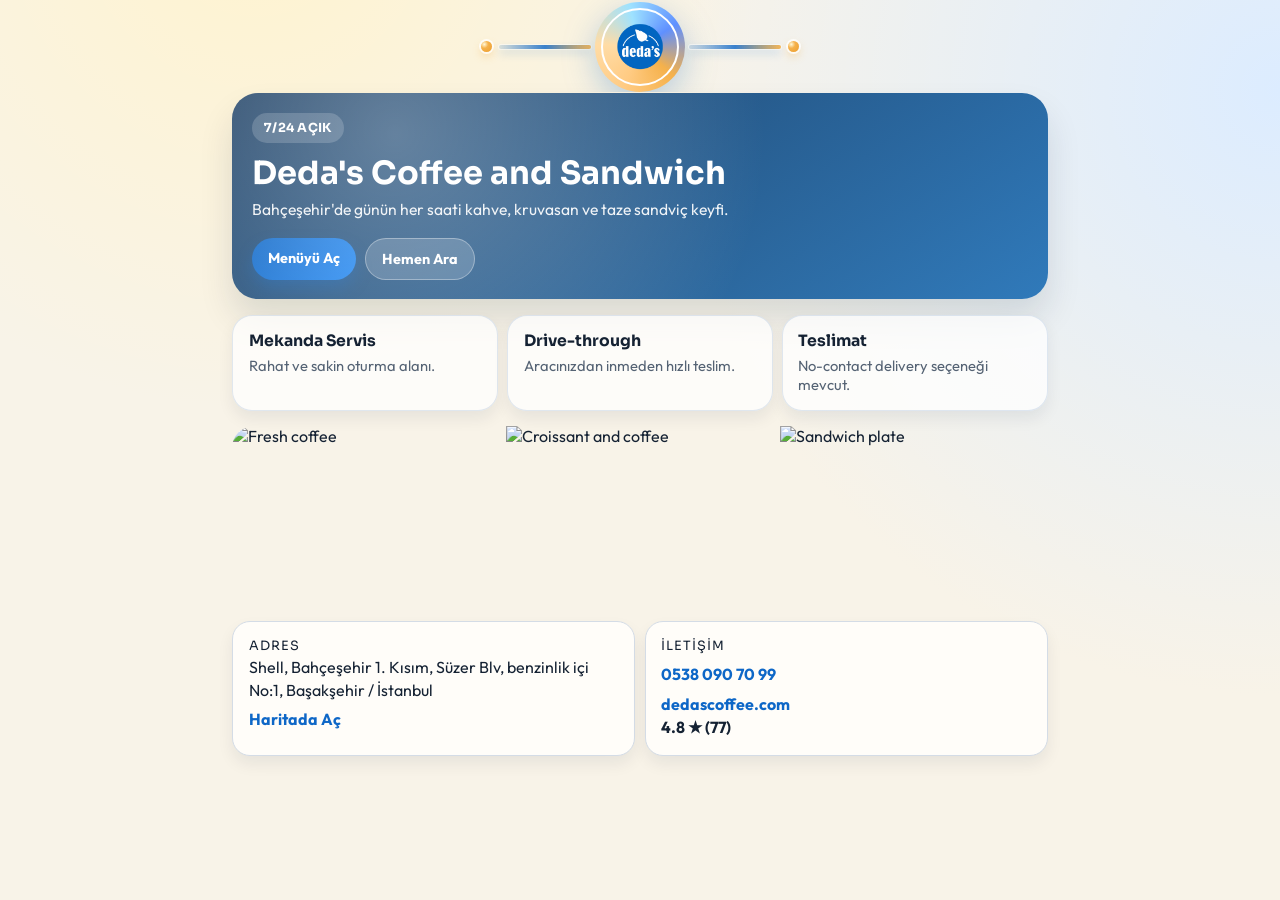
==== index.html @ 4fb6b933 "Initial mobile-first Deda's Coffee site" ====
<!doctype html>
<html lang="tr">
  <head>
    <meta charset="UTF-8" />
    <meta name="viewport" content="width=device-width, initial-scale=1" />
    <title>Deda's Coffee and Sandwich</title>
    <meta
      name="description"
      content="Deda's Coffee and Sandwich - 7/24 kahve, sandviç ve hızlı servis."
    />
    <link rel="preconnect" href="https://fonts.googleapis.com" />
    <link rel="preconnect" href="https://fonts.gstatic.com" crossorigin />
    <link
      href="https://fonts.googleapis.com/css2?family=Outfit:wght@400;500;600;700;800&family=Sora:wght@500;600;700;800&display=swap"
      rel="stylesheet"
    />
    <link rel="stylesheet" href="styles.css" />
    <script src="app.js" defer></script>
  </head>
  <body class="page-landing" data-page="landing">
    <header class="top-header">
      <div class="header-side header-side-left" aria-hidden="true">
        <span class="header-dot"></span>
        <span class="header-line"></span>
      </div>

      <a href="index.html" class="logo-wrap" aria-label="Deda's Coffee">
        <span class="logo-ring" aria-hidden="true"></span>
        <img src="image.png" alt="Deda's Coffee logo" class="logo-img" />
      </a>

      <div class="header-side header-side-right" aria-hidden="true">
        <span class="header-line"></span>
        <span class="header-dot"></span>
      </div>

    </header>

    <main class="page-shell">
      <section class="hero-card reveal">
        <p class="status-pill" data-i18n="landing.openBadge">7/24 Açık</p>
        <h1 data-i18n="landing.heroTitle">Deda's Coffee and Sandwich</h1>
        <p class="hero-copy" data-i18n="landing.heroCopy">
          Bahçeşehir'de günün her saati kahve, kruvasan ve taze sandviç keyfi.
        </p>

        <div class="hero-actions">
          <a href="menu.html" class="btn btn-primary" data-i18n="landing.viewMenu">
            Menüyü Aç
          </a>
          <a href="tel:+905380907099" class="btn btn-ghost" data-i18n="landing.callNow">
            Hemen Ara
          </a>
        </div>
      </section>

      <section class="service-strip reveal stagger">
        <article class="service-card">
          <h2 data-i18n="landing.service1Title">Mekanda Servis</h2>
          <p data-i18n="landing.service1Desc">Rahat ve sakin oturma alanı.</p>
        </article>
        <article class="service-card">
          <h2 data-i18n="landing.service2Title">Drive-through</h2>
          <p data-i18n="landing.service2Desc">Aracınızdan inmeden hızlı teslim.</p>
        </article>
        <article class="service-card">
          <h2 data-i18n="landing.service3Title">Teslimat</h2>
          <p data-i18n="landing.service3Desc">No-contact delivery seçeneği mevcut.</p>
        </article>
      </section>

      <section class="photo-grid reveal">
        <img
          src="https://images.unsplash.com/photo-1509042239860-f550ce710b93?auto=format&fit=crop&w=900&q=80"
          alt="Fresh coffee"
          loading="lazy"
        />
        <img
          src="https://images.unsplash.com/photo-1528735602780-2552fd46c7af?auto=format&fit=crop&w=900&q=80"
          alt="Croissant and coffee"
          loading="lazy"
        />
        <img
          src="https://images.unsplash.com/photo-1481833761820-0509d3217039?auto=format&fit=crop&w=900&q=80"
          alt="Sandwich plate"
          loading="lazy"
        />
      </section>

      <section class="info-stack reveal">
        <article class="info-card">
          <p class="info-kicker" data-i18n="landing.addressTitle">Adres</p>
          <p>
            Shell, Bahçeşehir 1. Kısım, Süzer Blv, benzinlik içi No:1, Başakşehir / İstanbul
          </p>
          <a
            href="https://maps.google.com/?q=3M6Q+39+Başakşehir+İstanbul"
            target="_blank"
            rel="noopener noreferrer"
            data-i18n="landing.openMap"
          >
            Haritada Aç
          </a>
        </article>

        <article class="info-card">
          <p class="info-kicker" data-i18n="landing.contactTitle">İletişim</p>
          <p>
            <a href="tel:+905380907099">0538 090 70 99</a><br />
            <a href="https://dedascoffee.com" target="_blank" rel="noopener noreferrer">dedascoffee.com</a>
          </p>
          <p class="rating-line">4.8 ★ (77)</p>
        </article>
      </section>
    </main>
  </body>
</html>
---- styles.css ----
:root {
  --bg: #f8f3e8;
  --surface: #fffdf9;
  --line: #d4dce6;
  --ink: #152233;
  --muted: #556374;
  --brand: #0e67c7;
  --brand-strong: #084c99;
  --accent: #f5b14b;
  --accent-soft: #ffdca6;
  --ok: #35b389;
  --chip: #e7ecf4;
  --shadow-lg: 0 20px 34px rgba(11, 31, 57, 0.12);
  --shadow-sm: 0 8px 16px rgba(11, 31, 57, 0.07);
}

* {
  box-sizing: border-box;
}

html,
body {
  margin: 0;
  padding: 0;
}

html {
  scroll-behavior: smooth;
}

body {
  min-height: 100vh;
  color: var(--ink);
  font-family: "Outfit", "Segoe UI", sans-serif;
  background:
    radial-gradient(circle at 20% -10%, #fff3cf 0, rgba(255, 243, 207, 0) 35%),
    radial-gradient(circle at 100% 10%, #dcecff 0, rgba(220, 236, 255, 0) 40%),
    var(--bg);
}

h1,
h2,
h3,
strong,
.info-kicker,
.status-pill,
.category-tab {
  font-family: "Sora", "Avenir Next", sans-serif;
}

a {
  color: inherit;
  text-decoration: none;
}

img {
  max-width: 100%;
  display: block;
}

.sr-only {
  position: absolute;
  width: 1px;
  height: 1px;
  margin: -1px;
  padding: 0;
  overflow: hidden;
  clip: rect(0, 0, 0, 0);
  border: 0;
}

.top-header {
  --header-progress: 0;
  position: sticky;
  top: 0;
  z-index: 50;
  display: grid;
  grid-template-columns: 1fr auto 1fr;
  grid-template-areas: "left logo right";
  align-items: center;
  gap: 0.6rem;
  padding: 0.48rem 1rem 0.42rem;
  background: transparent;
  border-bottom: 1px solid rgba(11, 31, 57, calc(var(--header-progress) * 0.08));
  overflow: clip;
}

.top-header::before {
  content: "";
  position: absolute;
  inset: 0;
  z-index: 0;
  background: linear-gradient(to bottom, rgba(248, 243, 232, 0.97), rgba(248, 243, 232, 0.86));
  backdrop-filter: blur(12px);
  opacity: var(--header-progress);
  pointer-events: none;
}

.top-header > * {
  position: relative;
  z-index: 1;
}

.header-side {
  grid-area: left;
  display: flex;
  align-items: center;
  gap: 0.48rem;
  min-width: 0;
}

.header-side-left {
  justify-content: flex-end;
}

.header-side-right {
  grid-area: right;
  justify-content: flex-start;
}

.header-line {
  width: clamp(28px, 17vw, 92px);
  height: 4px;
  border-radius: 999px;
  background: linear-gradient(90deg, rgba(14, 103, 199, 0.14), rgba(14, 103, 199, 0.82), rgba(245, 177, 75, 0.92));
  box-shadow: 0 0 0 1px rgba(255, 255, 255, 0.45), 0 4px 10px rgba(14, 103, 199, 0.22);
}

.header-dot {
  width: 11px;
  height: 11px;
  border-radius: 50%;
  background: radial-gradient(circle at 30% 30%, #fff9db 0, var(--accent) 36%, #eb9d2d 100%);
  box-shadow: 0 0 0 2px rgba(255, 255, 255, 0.78), 0 4px 9px rgba(245, 177, 75, 0.42);
}

.logo-wrap {
  grid-area: logo;
  display: block;
  position: relative;
  width: 68px;
  height: 68px;
  margin: 0 auto;
  isolation: isolate;
}

.logo-ring {
  position: absolute;
  inset: -6px;
  border-radius: 50%;
  background: conic-gradient(
    from 130deg,
    var(--accent),
    #ffcb83,
    var(--accent-soft),
    #9ee2ff,
    #5f90ff,
    var(--accent)
  );
  animation: spin 16s linear infinite;
  filter: drop-shadow(0 10px 16px rgba(14, 103, 199, 0.28));
}

.logo-img {
  position: relative;
  z-index: 2;
  width: 100%;
  height: 100%;
  object-fit: cover;
  border-radius: 50%;
  border: 2px solid #ffffff;
}

.page-shell {
  width: min(860px, 100%);
  margin: 0 auto;
  padding: 0 0.95rem 4.5rem;
}

.page-menu .page-shell {
  padding-bottom: 6.6rem;
}

.hero-card,
.menu-hero {
  position: relative;
  overflow: hidden;
  padding: 1.2rem;
  border-radius: 26px;
  color: #ffffff;
  box-shadow: var(--shadow-lg);
}

.hero-card::before,
.menu-hero::before {
  content: "";
  position: absolute;
  inset: 0;
  opacity: 0.3;
  background: radial-gradient(circle at 20% 20%, #ffffff, transparent 55%);
  pointer-events: none;
}

.hero-card {
  background:
    linear-gradient(145deg, rgba(6, 45, 88, 0.9), rgba(7, 96, 174, 0.82)),
    url("https://images.unsplash.com/photo-1517705008128-361805f42e86?auto=format&fit=crop&w=1200&q=80") center/cover;
}

.menu-hero {
  background:
    linear-gradient(145deg, rgba(14, 56, 32, 0.84), rgba(9, 97, 110, 0.82)),
    url("https://images.unsplash.com/photo-1495474472287-4d71bcdd2085?auto=format&fit=crop&w=1200&q=80") center/cover;
}

.status-pill {
  display: inline-flex;
  margin: 0;
  border-radius: 999px;
  padding: 0.45rem 0.78rem;
  background: rgba(255, 255, 255, 0.18);
  font-size: 0.78rem;
  font-weight: 700;
  letter-spacing: 0.02em;
  text-transform: uppercase;
}

.hero-card h1,
.menu-hero h1 {
  margin: 0.7rem 0 0.35rem;
  font-size: clamp(1.4rem, 5vw, 2rem);
  line-height: 1.2;
}

.hero-copy {
  margin: 0;
  max-width: 58ch;
  color: rgba(255, 255, 255, 0.92);
  line-height: 1.5;
  font-size: 0.98rem;
}

.hero-actions,
.menu-actions {
  margin-top: 1.05rem;
  display: flex;
  flex-wrap: wrap;
  gap: 0.6rem;
}

.btn {
  border-radius: 999px;
  padding: 0.68rem 1rem;
  font-weight: 700;
  font-size: 0.9rem;
  transition: transform 0.2s ease, box-shadow 0.2s ease;
}

.btn:hover,
.btn:focus-visible {
  transform: translateY(-1px);
}

.btn-primary {
  color: #ffffff;
  background: linear-gradient(120deg, var(--brand), #1f86f2);
  box-shadow: 0 8px 15px rgba(14, 103, 199, 0.35);
}

.btn-ghost {
  color: #ffffff;
  background: rgba(255, 255, 255, 0.18);
  border: 1px solid rgba(255, 255, 255, 0.35);
}

.service-strip {
  margin-top: 0.95rem;
  display: grid;
  grid-template-columns: 1fr;
  gap: 0.6rem;
}

.service-card {
  border: 1px solid rgba(8, 76, 153, 0.12);
  border-radius: 20px;
  padding: 0.95rem;
  background: rgba(255, 255, 255, 0.75);
  box-shadow: var(--shadow-sm);
}

.service-card h2 {
  margin: 0;
  font-size: 0.98rem;
}

.service-card p {
  margin: 0.35rem 0 0;
  color: var(--muted);
  font-size: 0.92rem;
}

.photo-grid {
  margin-top: 0.95rem;
  border-radius: 22px;
  overflow: hidden;
  display: grid;
  grid-template-columns: repeat(2, 1fr);
  gap: 0.35rem;
}

.photo-grid img {
  width: 100%;
  height: 148px;
  object-fit: cover;
}

.photo-grid img:first-child {
  grid-column: span 2;
  height: 210px;
}

.info-stack {
  margin-top: 0.95rem;
  display: grid;
  gap: 0.6rem;
}

.info-card {
  background: var(--surface);
  border: 1px solid var(--line);
  border-radius: 18px;
  padding: 0.95rem;
  box-shadow: var(--shadow-sm);
}

.info-kicker {
  margin: 0 0 0.38rem;
  font-size: 0.8rem;
  letter-spacing: 0.08em;
  text-transform: uppercase;
  color: var(--brand-strong);
}

.info-card p {
  margin: 0;
  color: var(--ink);
  line-height: 1.45;
}

.info-card a {
  display: inline-block;
  margin-top: 0.45rem;
  font-weight: 700;
  color: var(--brand);
}

.rating-line {
  margin-top: 0.45rem;
  color: #1f7f5b;
  font-weight: 700;
}

.pickup-banner {
  margin-top: 0.95rem;
  border-radius: 20px;
  border: 1px solid var(--line);
  background: var(--surface);
  box-shadow: var(--shadow-sm);
  padding: 0.95rem;
  display: flex;
  gap: 0.65rem;
  align-items: center;
  justify-content: space-between;
}

.pickup-banner h2 {
  margin: 0;
  font-size: 1.1rem;
}

.pickup-banner p {
  margin: 0.22rem 0 0;
  color: var(--muted);
  font-size: 0.94rem;
}

.order-btn {
  flex-shrink: 0;
  border-radius: 999px;
  background: #d1f1ff;
  color: #0a5c7c;
  font-weight: 800;
  padding: 0.65rem 0.95rem;
}

.sticky-controls {
  position: sticky;
  top: var(--header-offset, 86px);
  z-index: 30;
  margin-top: 0;
  padding: 0.3rem 0 0.5rem;
  background: linear-gradient(to bottom, rgba(248, 243, 232, 1), rgba(248, 243, 232, 0.84));
}

.menu-search {
  width: 100%;
  border: 1px solid #c3cedb;
  background: #ffffff;
  border-radius: 14px;
  padding: 0.72rem 0.84rem;
  color: var(--ink);
  font-size: 0.94rem;
}

.menu-search:focus {
  outline: 2px solid rgba(14, 103, 199, 0.25);
  border-color: var(--brand);
}

.category-tabs {
  margin-top: 0.62rem;
  display: flex;
  gap: 0.48rem;
  overflow-x: auto;
  padding-bottom: 0.1rem;
  scrollbar-width: none;
}

.category-tabs::-webkit-scrollbar {
  display: none;
}

.category-tab {
  border: 0;
  background: var(--chip);
  color: #303b46;
  border-radius: 14px;
  padding: 0.56rem 0.82rem;
  font-size: 0.84rem;
  white-space: nowrap;
  font-weight: 700;
}

.category-tab.is-active {
  background: #d2f0ff;
  color: #0f6786;
}

.menu-list {
  margin-top: 0.55rem;
  display: grid;
  gap: 0.58rem;
}

.bottom-action-bar {
  position: fixed;
  left: 0;
  right: 0;
  bottom: 0;
  z-index: 70;
  display: grid;
  grid-template-columns: 1fr 1fr;
  gap: 0.55rem;
  padding: 0.6rem 0.9rem calc(0.65rem + env(safe-area-inset-bottom));
  background: linear-gradient(to top, rgba(248, 243, 232, 0.98), rgba(248, 243, 232, 0.72));
  backdrop-filter: blur(10px);
  border-top: 1px solid rgba(11, 31, 57, 0.08);
}

.bottom-action {
  display: inline-flex;
  align-items: center;
  justify-content: center;
  gap: 0.46rem;
  border-radius: 999px;
  min-height: 46px;
  font-weight: 800;
  font-family: "Sora", "Avenir Next", sans-serif;
  font-size: 0.88rem;
  letter-spacing: 0.02em;
  box-shadow: var(--shadow-sm);
}

.bottom-action-whatsapp {
  background: linear-gradient(120deg, #22c55e, #18a451);
  color: #ffffff;
}

.bottom-action-call {
  background: linear-gradient(120deg, #1f7ff3, #125ec0);
  color: #ffffff;
}

.action-icon {
  width: 1.85rem;
  height: 1.85rem;
  display: inline-flex;
  align-items: center;
  justify-content: center;
  flex: 0 0 auto;
  border-radius: 50%;
  background: #ffffff;
  box-shadow: inset 0 0 0 1px rgba(17, 24, 39, 0.08);
}

.action-icon svg {
  width: 0.98rem;
  height: 0.98rem;
  display: block;
}

.bottom-action-whatsapp .action-icon {
  color: #1aa350;
}

.bottom-action-call .action-icon {
  color: #1d66cd;
}

.menu-item {
  display: grid;
  grid-template-columns: 86px 1fr auto;
  grid-template-areas: "image content price";
  gap: 0.7rem;
  align-items: start;
  padding: 0.58rem;
  border: 1px solid var(--line);
  border-radius: 16px;
  background: var(--surface);
  box-shadow: var(--shadow-sm);
  animation: rise 0.35s ease both;
}

.menu-thumb {
  grid-area: image;
  width: 86px;
  height: 86px;
  border-radius: 12px;
  object-fit: cover;
}

.menu-content {
  grid-area: content;
}

.menu-content h3 {
  margin: 0;
  line-height: 1.2;
  font-size: 1.03rem;
}

.menu-content p {
  margin: 0.28rem 0 0;
  color: var(--muted);
  font-size: 0.89rem;
  line-height: 1.33;
}

.menu-price {
  grid-area: price;
  margin: 0;
  font-family: "Sora", "Avenir Next", sans-serif;
  font-size: 0.95rem;
  font-weight: 800;
  color: #202c39;
  white-space: nowrap;
  padding-top: 0.1rem;
}

.empty-state {
  display: none;
  margin-top: 0.8rem;
  text-align: center;
  color: var(--muted);
  background: rgba(255, 255, 255, 0.65);
  border: 1px dashed #c5d0dc;
  border-radius: 15px;
  padding: 1rem 0.8rem;
}

.empty-state.is-visible {
  display: block;
}

.reveal {
  animation: rise 0.55s ease both;
}

.stagger > * {
  animation: rise 0.7s ease both;
}

.stagger > :nth-child(1) {
  animation-delay: 0.04s;
}

.stagger > :nth-child(2) {
  animation-delay: 0.12s;
}

.stagger > :nth-child(3) {
  animation-delay: 0.2s;
}

@keyframes rise {
  from {
    opacity: 0;
    transform: translateY(9px);
  }
  to {
    opacity: 1;
    transform: translateY(0);
  }
}

@keyframes spin {
  to {
    transform: rotate(360deg);
  }
}

html[dir="rtl"] .menu-item {
  grid-template-columns: auto 1fr 86px;
  grid-template-areas: "price content image";
}

html[dir="rtl"] .menu-price {
  justify-self: start;
}

@media (min-width: 700px) {
  .page-shell {
    padding: 0 1.4rem 4.8rem;
  }

  .logo-wrap {
    width: 78px;
    height: 78px;
  }

  .service-strip {
    grid-template-columns: repeat(3, 1fr);
  }

  .info-stack {
    grid-template-columns: repeat(2, 1fr);
  }

  .photo-grid {
    grid-template-columns: repeat(3, 1fr);
  }

  .photo-grid img:first-child {
    grid-column: span 1;
    height: 180px;
  }

  .photo-grid img {
    height: 180px;
  }

  .menu-item {
    grid-template-columns: 102px 1fr auto;
    gap: 0.88rem;
    padding: 0.7rem;
  }

  .menu-thumb {
    width: 102px;
    height: 102px;
  }

  html[dir="rtl"] .menu-item {
    grid-template-columns: auto 1fr 102px;
  }
}
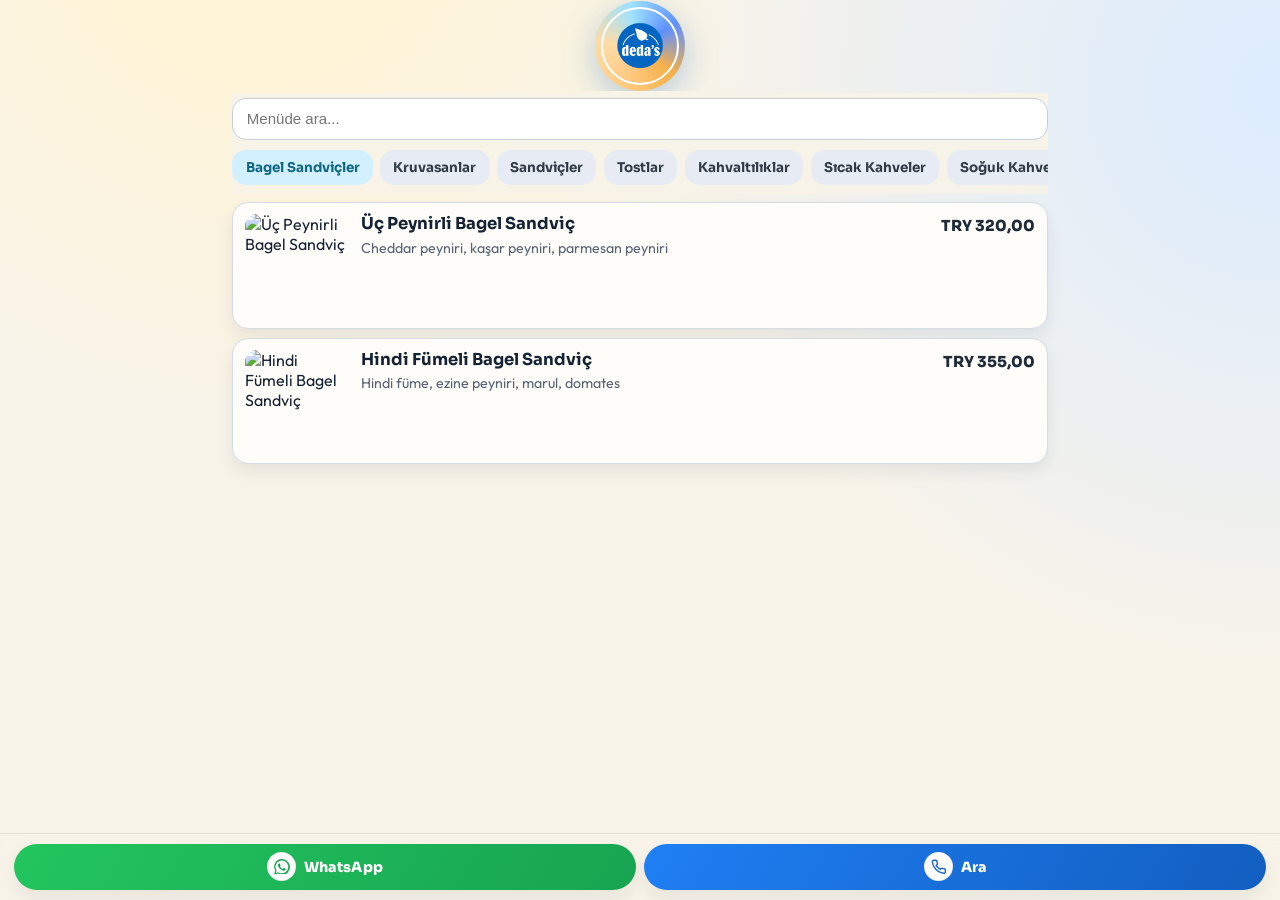
==== commit f43e0294: "Refactor header layout and update meta tags for menu page" ====
--- a/index.html
+++ b/index.html
@@ -3,11 +3,8 @@
   <head>
     <meta charset="UTF-8" />
     <meta name="viewport" content="width=device-width, initial-scale=1" />
-    <title>Deda's Coffee and Sandwich</title>
-    <meta
-      name="description"
-      content="Deda's Coffee and Sandwich - 7/24 kahve, sandviç ve hızlı servis."
-    />
+    <title>Deda's Coffee Menu</title>
+    <meta name="description" content="Deda's Coffee and Sandwich Menu" />
     <link rel="preconnect" href="https://fonts.googleapis.com" />
     <link rel="preconnect" href="https://fonts.gstatic.com" crossorigin />
     <link
@@ -17,101 +14,68 @@
     <link rel="stylesheet" href="styles.css" />
     <script src="app.js" defer></script>
   </head>
-  <body class="page-landing" data-page="landing">
+  <body class="page-menu" data-page="menu">
     <header class="top-header">
-      <div class="header-side header-side-left" aria-hidden="true">
-        <span class="header-dot"></span>
-        <span class="header-line"></span>
-      </div>
-
       <a href="index.html" class="logo-wrap" aria-label="Deda's Coffee">
         <span class="logo-ring" aria-hidden="true"></span>
         <img src="image.png" alt="Deda's Coffee logo" class="logo-img" />
       </a>
-
-      <div class="header-side header-side-right" aria-hidden="true">
-        <span class="header-line"></span>
-        <span class="header-dot"></span>
-      </div>
-
     </header>
 
     <main class="page-shell">
-      <section class="hero-card reveal">
-        <p class="status-pill" data-i18n="landing.openBadge">7/24 Açık</p>
-        <h1 data-i18n="landing.heroTitle">Deda's Coffee and Sandwich</h1>
-        <p class="hero-copy" data-i18n="landing.heroCopy">
-          Bahçeşehir'de günün her saati kahve, kruvasan ve taze sandviç keyfi.
-        </p>
+      <section class="sticky-controls">
+        <label class="sr-only" for="menu-search" data-i18n="menu.searchLabel">Menüde Ara</label>
+        <input
+          id="menu-search"
+          class="menu-search"
+          type="search"
+          data-i18n-placeholder="menu.searchPlaceholder"
+          placeholder="Menüde ara..."
+        />
 
-        <div class="hero-actions">
-          <a href="menu.html" class="btn btn-primary" data-i18n="landing.viewMenu">
-            Menüyü Aç
-          </a>
-          <a href="tel:+905380907099" class="btn btn-ghost" data-i18n="landing.callNow">
-            Hemen Ara
-          </a>
-        </div>
+        <div id="category-tabs" class="category-tabs" aria-label="Menu categories"></div>
       </section>
 
-      <section class="service-strip reveal stagger">
-        <article class="service-card">
-          <h2 data-i18n="landing.service1Title">Mekanda Servis</h2>
-          <p data-i18n="landing.service1Desc">Rahat ve sakin oturma alanı.</p>
-        </article>
-        <article class="service-card">
-          <h2 data-i18n="landing.service2Title">Drive-through</h2>
-          <p data-i18n="landing.service2Desc">Aracınızdan inmeden hızlı teslim.</p>
-        </article>
-        <article class="service-card">
-          <h2 data-i18n="landing.service3Title">Teslimat</h2>
-          <p data-i18n="landing.service3Desc">No-contact delivery seçeneği mevcut.</p>
-        </article>
-      </section>
+      <section id="menu-list" class="menu-list" aria-live="polite"></section>
+      <p id="menu-empty" class="empty-state" data-i18n="menu.noResults">
+        Arama sonucu bulunamadı.
+      </p>
+    </main>
 
-      <section class="photo-grid reveal">
-        <img
-          src="https://images.unsplash.com/photo-1509042239860-f550ce710b93?auto=format&fit=crop&w=900&q=80"
-          alt="Fresh coffee"
-          loading="lazy"
-        />
-        <img
-          src="https://images.unsplash.com/photo-1528735602780-2552fd46c7af?auto=format&fit=crop&w=900&q=80"
-          alt="Croissant and coffee"
-          loading="lazy"
-        />
-        <img
-          src="https://images.unsplash.com/photo-1481833761820-0509d3217039?auto=format&fit=crop&w=900&q=80"
-          alt="Sandwich plate"
-          loading="lazy"
-        />
-      </section>
-
-      <section class="info-stack reveal">
-        <article class="info-card">
-          <p class="info-kicker" data-i18n="landing.addressTitle">Adres</p>
-          <p>
-            Shell, Bahçeşehir 1. Kısım, Süzer Blv, benzinlik içi No:1, Başakşehir / İstanbul
-          </p>
-          <a
-            href="https://maps.google.com/?q=3M6Q+39+Başakşehir+İstanbul"
-            target="_blank"
-            rel="noopener noreferrer"
-            data-i18n="landing.openMap"
+    <nav class="bottom-action-bar">
+      <a
+        href="https://wa.me/905380907099"
+        target="_blank"
+        rel="noopener noreferrer"
+        class="bottom-action bottom-action-whatsapp"
+      >
+        <span class="action-icon" aria-hidden="true">
+          <svg viewBox="0 0 16 16" fill="currentColor" xmlns="http://www.w3.org/2000/svg">
+            <path
+              d="M13.601 2.326A7.854 7.854 0 0 0 8.023 0a7.88 7.88 0 0 0-6.79 11.865L0 16l4.289-1.125A7.88 7.88 0 0 0 8.022 16a7.86 7.86 0 0 0 5.58-13.674ZM8.022 14.67a6.55 6.55 0 0 1-3.334-.908l-.24-.144-2.54.667.677-2.472-.156-.254a6.55 6.55 0 1 1 5.593 3.11Zm3.59-4.892c-.196-.099-1.16-.573-1.34-.638-.18-.066-.312-.099-.443.099-.132.196-.51.638-.624.77-.115.131-.23.147-.427.05-.197-.1-.83-.306-1.581-.975-.584-.52-.98-1.161-1.095-1.358-.114-.198-.012-.304.086-.402.09-.09.196-.23.295-.345.099-.115.132-.197.197-.329.066-.131.033-.247-.016-.345-.05-.099-.443-1.067-.607-1.462-.16-.386-.323-.334-.443-.34l-.378-.007a.724.724 0 0 0-.525.247c-.18.197-.689.673-.689 1.642s.706 1.905.804 2.036c.1.132 1.39 2.122 3.37 2.975.471.203.838.324 1.124.415.473.15.904.129 1.245.078.38-.057 1.16-.474 1.324-.931.164-.458.164-.85.115-.932-.05-.082-.181-.131-.377-.23Z"
+            />
+          </svg>
+        </span>
+        <span data-i18n="menu.whatsappButton">WhatsApp</span>
+      </a>
+      <a href="tel:+905380907099" class="bottom-action bottom-action-call">
+        <span class="action-icon" aria-hidden="true">
+          <svg
+            viewBox="0 0 24 24"
+            fill="none"
+            stroke="currentColor"
+            stroke-width="2.2"
+            stroke-linecap="round"
+            stroke-linejoin="round"
+            xmlns="http://www.w3.org/2000/svg"
           >
-            Haritada Aç
-          </a>
-        </article>
-
-        <article class="info-card">
-          <p class="info-kicker" data-i18n="landing.contactTitle">İletişim</p>
-          <p>
-            <a href="tel:+905380907099">0538 090 70 99</a><br />
-            <a href="https://dedascoffee.com" target="_blank" rel="noopener noreferrer">dedascoffee.com</a>
-          </p>
-          <p class="rating-line">4.8 ★ (77)</p>
-        </article>
-      </section>
-    </main>
+            <path
+              d="M22 16.92v3a2 2 0 0 1-2.18 2 19.8 19.8 0 0 1-8.63-3.07 19.5 19.5 0 0 1-6-6A19.8 19.8 0 0 1 2.12 4.2 2 2 0 0 1 4.11 2h3a2 2 0 0 1 2 1.72c.12.88.34 1.74.65 2.56a2 2 0 0 1-.45 2.11L8 9.7a16 16 0 0 0 6.3 6.3l1.3-1.3a2 2 0 0 1 2.11-.45c.82.31 1.68.53 2.56.65A2 2 0 0 1 22 16.92Z"
+            />
+          </svg>
+        </span>
+        <span data-i18n="menu.callButton">Ara</span>
+      </a>
+    </nav>
   </body>
 </html>
--- a/styles.css
+++ b/styles.css
@@ -74,12 +74,10 @@
   position: sticky;
   top: 0;
   z-index: 50;
-  display: grid;
-  grid-template-columns: 1fr auto 1fr;
-  grid-template-areas: "left logo right";
+  display: flex;
+  justify-content: center;
   align-items: center;
-  gap: 0.6rem;
-  padding: 0.48rem 1rem 0.42rem;
+  padding: 0.44rem 1rem 0.38rem;
   background: transparent;
   border-bottom: 1px solid rgba(11, 31, 57, calc(var(--header-progress) * 0.08));
   overflow: clip;
@@ -101,41 +99,7 @@
   z-index: 1;
 }
 
-.header-side {
-  grid-area: left;
-  display: flex;
-  align-items: center;
-  gap: 0.48rem;
-  min-width: 0;
-}
-
-.header-side-left {
-  justify-content: flex-end;
-}
-
-.header-side-right {
-  grid-area: right;
-  justify-content: flex-start;
-}
-
-.header-line {
-  width: clamp(28px, 17vw, 92px);
-  height: 4px;
-  border-radius: 999px;
-  background: linear-gradient(90deg, rgba(14, 103, 199, 0.14), rgba(14, 103, 199, 0.82), rgba(245, 177, 75, 0.92));
-  box-shadow: 0 0 0 1px rgba(255, 255, 255, 0.45), 0 4px 10px rgba(14, 103, 199, 0.22);
-}
-
-.header-dot {
-  width: 11px;
-  height: 11px;
-  border-radius: 50%;
-  background: radial-gradient(circle at 30% 30%, #fff9db 0, var(--accent) 36%, #eb9d2d 100%);
-  box-shadow: 0 0 0 2px rgba(255, 255, 255, 0.78), 0 4px 9px rgba(245, 177, 75, 0.42);
-}
-
 .logo-wrap {
-  grid-area: logo;
   display: block;
   position: relative;
   width: 68px;
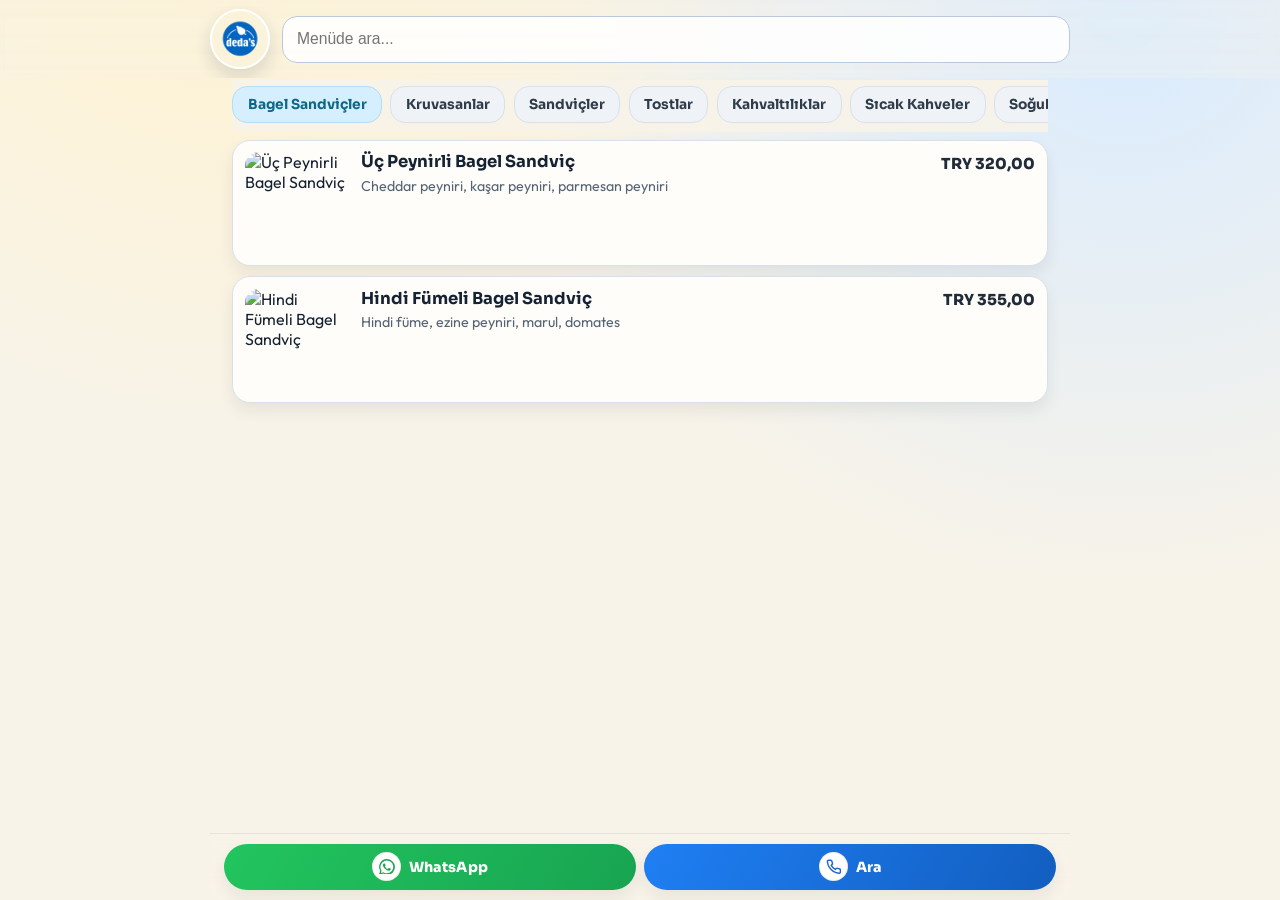
==== commit 0c82fa47: "Refine header layout and move search into top bar" ====
--- a/index.html
+++ b/index.html
@@ -16,23 +16,23 @@
   </head>
   <body class="page-menu" data-page="menu">
     <header class="top-header">
-      <a href="index.html" class="logo-wrap" aria-label="Deda's Coffee">
-        <span class="logo-ring" aria-hidden="true"></span>
-        <img src="image.png" alt="Deda's Coffee logo" class="logo-img" />
-      </a>
+      <div class="header-main">
+        <a href="menu.html" class="logo-wrap" aria-label="Deda's Coffee">
+          <img src="image.png" alt="Deda's Coffee logo" class="logo-img" />
+        </a>
+        <label class="sr-only" for="menu-search" data-i18n="menu.searchLabel">Menüde Ara</label>
+        <input
+          id="menu-search"
+          class="menu-search menu-search-header"
+          type="search"
+          data-i18n-placeholder="menu.searchPlaceholder"
+          placeholder="Menüde ara..."
+        />
+      </div>
     </header>
 
     <main class="page-shell">
       <section class="sticky-controls">
-        <label class="sr-only" for="menu-search" data-i18n="menu.searchLabel">Menüde Ara</label>
-        <input
-          id="menu-search"
-          class="menu-search"
-          type="search"
-          data-i18n-placeholder="menu.searchPlaceholder"
-          placeholder="Menüde ara..."
-        />
-
         <div id="category-tabs" class="category-tabs" aria-label="Menu categories"></div>
       </section>
 
--- a/styles.css
+++ b/styles.css
@@ -1,6 +1,7 @@
 :root {
   --bg: #f8f3e8;
   --surface: #fffdf9;
+  --surface-soft: #f8fbff;
   --line: #d4dce6;
   --ink: #152233;
   --muted: #556374;
@@ -33,8 +34,8 @@
   color: var(--ink);
   font-family: "Outfit", "Segoe UI", sans-serif;
   background:
-    radial-gradient(circle at 20% -10%, #fff3cf 0, rgba(255, 243, 207, 0) 35%),
-    radial-gradient(circle at 100% 10%, #dcecff 0, rgba(220, 236, 255, 0) 40%),
+    radial-gradient(circle at 18% -15%, #fff2cc 0, rgba(255, 242, 204, 0) 38%),
+    radial-gradient(circle at 88% 0%, #d8ebff 0, rgba(216, 235, 255, 0) 42%),
     var(--bg);
 }
 
@@ -74,13 +75,10 @@
   position: sticky;
   top: 0;
   z-index: 50;
-  display: flex;
-  justify-content: center;
-  align-items: center;
-  padding: 0.44rem 1rem 0.38rem;
+  padding: 0.58rem 0.95rem 0.52rem;
   background: transparent;
-  border-bottom: 1px solid rgba(11, 31, 57, calc(var(--header-progress) * 0.08));
-  overflow: clip;
+  border-bottom: 1px solid rgba(11, 31, 57, calc(var(--header-progress) * 0.12));
+  overflow: hidden;
 }
 
 .top-header::before {
@@ -88,9 +86,9 @@
   position: absolute;
   inset: 0;
   z-index: 0;
-  background: linear-gradient(to bottom, rgba(248, 243, 232, 0.97), rgba(248, 243, 232, 0.86));
-  backdrop-filter: blur(12px);
-  opacity: var(--header-progress);
+  background: linear-gradient(to bottom, rgba(248, 243, 232, 0.98), rgba(248, 243, 232, 0.92));
+  backdrop-filter: blur(calc(2px + (var(--header-progress) * 8px)));
+  opacity: calc(0.3 + (var(--header-progress) * 0.7));
   pointer-events: none;
 }
 
@@ -99,40 +97,46 @@
   z-index: 1;
 }
 
+.header-main {
+  width: min(860px, 100%);
+  margin: 0 auto;
+  display: grid;
+  grid-template-columns: auto 1fr;
+  align-items: center;
+  gap: 0.72rem;
+}
+
 .logo-wrap {
-  display: block;
+  display: inline-block;
   position: relative;
-  width: 68px;
-  height: 68px;
-  margin: 0 auto;
-  isolation: isolate;
-}
-
-.logo-ring {
-  position: absolute;
-  inset: -6px;
+  width: 56px;
+  height: 56px;
   border-radius: 50%;
-  background: conic-gradient(
-    from 130deg,
-    var(--accent),
-    #ffcb83,
-    var(--accent-soft),
-    #9ee2ff,
-    #5f90ff,
-    var(--accent)
-  );
-  animation: spin 16s linear infinite;
-  filter: drop-shadow(0 10px 16px rgba(14, 103, 199, 0.28));
+  border: 2px solid #ffffff;
+  box-shadow: 0 8px 18px rgba(11, 31, 57, 0.14);
+  overflow: hidden;
 }
 
 .logo-img {
-  position: relative;
-  z-index: 2;
   width: 100%;
   height: 100%;
   object-fit: cover;
   border-radius: 50%;
-  border: 2px solid #ffffff;
+}
+
+.menu-search {
+  width: 100%;
+  border: 1px solid #b9cadf;
+  background: rgba(255, 255, 255, 0.86);
+  border-radius: 15px;
+  padding: 0.76rem 0.9rem;
+  color: var(--ink);
+  font-size: 0.96rem;
+  box-shadow: inset 0 1px 0 rgba(255, 255, 255, 0.9);
+}
+
+.menu-search-header {
+  min-height: 45px;
 }
 
 .page-shell {
@@ -359,34 +363,25 @@
 
 .sticky-controls {
   position: sticky;
-  top: var(--header-offset, 86px);
+  top: var(--header-offset, 72px);
   z-index: 30;
-  margin-top: 0;
-  padding: 0.3rem 0 0.5rem;
-  background: linear-gradient(to bottom, rgba(248, 243, 232, 1), rgba(248, 243, 232, 0.84));
-}
-
-.menu-search {
-  width: 100%;
-  border: 1px solid #c3cedb;
-  background: #ffffff;
-  border-radius: 14px;
-  padding: 0.72rem 0.84rem;
-  color: var(--ink);
-  font-size: 0.94rem;
+  margin-top: 0.1rem;
+  padding: 0.26rem 0 0.48rem;
+  background: linear-gradient(to bottom, rgba(248, 243, 232, 0.98), rgba(248, 243, 232, 0.86));
 }
 
 .menu-search:focus {
   outline: 2px solid rgba(14, 103, 199, 0.25);
   border-color: var(--brand);
+  background: #ffffff;
 }
 
 .category-tabs {
-  margin-top: 0.62rem;
+  margin-top: 0.08rem;
   display: flex;
-  gap: 0.48rem;
+  gap: 0.52rem;
   overflow-x: auto;
-  padding-bottom: 0.1rem;
+  padding-bottom: 0.12rem;
   scrollbar-width: none;
 }
 
@@ -395,40 +390,43 @@
 }
 
 .category-tab {
-  border: 0;
-  background: var(--chip);
-  color: #303b46;
-  border-radius: 14px;
-  padding: 0.56rem 0.82rem;
-  font-size: 0.84rem;
+  border: 1px solid #d8e0ea;
+  background: #eff3f8;
+  color: #2f3b48;
+  border-radius: 15px;
+  padding: 0.56rem 0.9rem;
+  font-size: 0.86rem;
   white-space: nowrap;
   font-weight: 700;
+  transition: transform 0.18s ease, background-color 0.18s ease, border-color 0.18s ease;
 }
 
 .category-tab.is-active {
-  background: #d2f0ff;
+  background: #d5efff;
+  border-color: #b4ddf7;
   color: #0f6786;
 }
 
 .menu-list {
-  margin-top: 0.55rem;
+  margin-top: 0.5rem;
   display: grid;
-  gap: 0.58rem;
+  gap: 0.62rem;
 }
 
 .bottom-action-bar {
   position: fixed;
-  left: 0;
-  right: 0;
+  left: 50%;
+  transform: translateX(-50%);
+  width: min(860px, 100%);
   bottom: 0;
   z-index: 70;
   display: grid;
   grid-template-columns: 1fr 1fr;
   gap: 0.55rem;
   padding: 0.6rem 0.9rem calc(0.65rem + env(safe-area-inset-bottom));
-  background: linear-gradient(to top, rgba(248, 243, 232, 0.98), rgba(248, 243, 232, 0.72));
+  background: linear-gradient(to top, rgba(248, 243, 232, 0.97), rgba(248, 243, 232, 0.78));
   backdrop-filter: blur(10px);
-  border-top: 1px solid rgba(11, 31, 57, 0.08);
+  border-top: 1px solid rgba(11, 31, 57, 0.07);
 }
 
 .bottom-action {
@@ -487,19 +485,20 @@
   grid-template-areas: "image content price";
   gap: 0.7rem;
   align-items: start;
-  padding: 0.58rem;
-  border: 1px solid var(--line);
-  border-radius: 16px;
+  padding: 0.64rem;
+  border: 1px solid #d8e1ea;
+  border-radius: 18px;
   background: var(--surface);
-  box-shadow: var(--shadow-sm);
+  box-shadow: 0 8px 16px rgba(11, 31, 57, 0.07);
   animation: rise 0.35s ease both;
+  transition: transform 0.18s ease, box-shadow 0.18s ease, border-color 0.18s ease;
 }
 
 .menu-thumb {
   grid-area: image;
   width: 86px;
   height: 86px;
-  border-radius: 12px;
+  border-radius: 14px;
   object-fit: cover;
 }
 
@@ -529,6 +528,12 @@
   color: #202c39;
   white-space: nowrap;
   padding-top: 0.1rem;
+}
+
+.menu-item:hover {
+  transform: translateY(-1px);
+  box-shadow: 0 12px 20px rgba(11, 31, 57, 0.1);
+  border-color: #c9d6e6;
 }
 
 .empty-state {
@@ -577,12 +582,6 @@
   }
 }
 
-@keyframes spin {
-  to {
-    transform: rotate(360deg);
-  }
-}
-
 html[dir="rtl"] .menu-item {
   grid-template-columns: auto 1fr 86px;
   grid-template-areas: "price content image";
@@ -598,8 +597,13 @@
   }
 
   .logo-wrap {
-    width: 78px;
-    height: 78px;
+    width: 60px;
+    height: 60px;
+  }
+
+  .menu-search-header {
+    min-height: 47px;
+    font-size: 0.98rem;
   }
 
   .service-strip {
